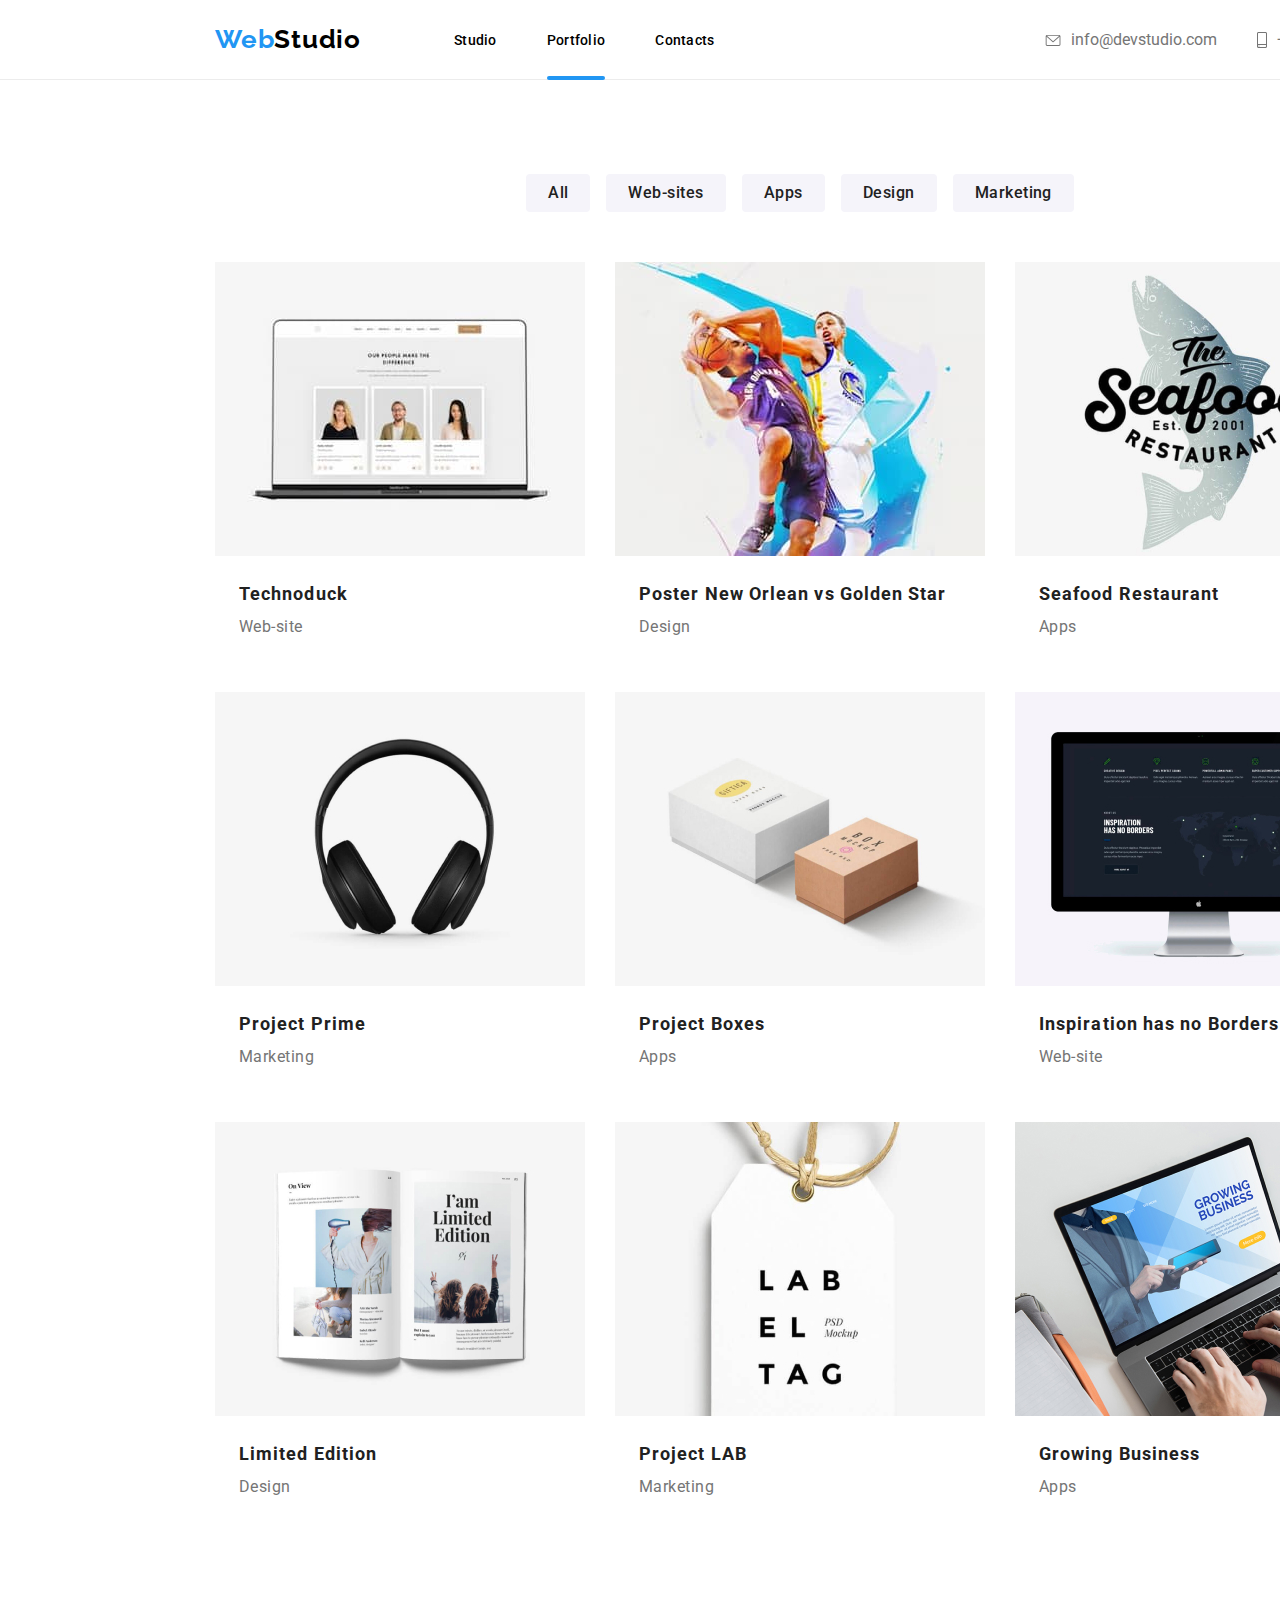
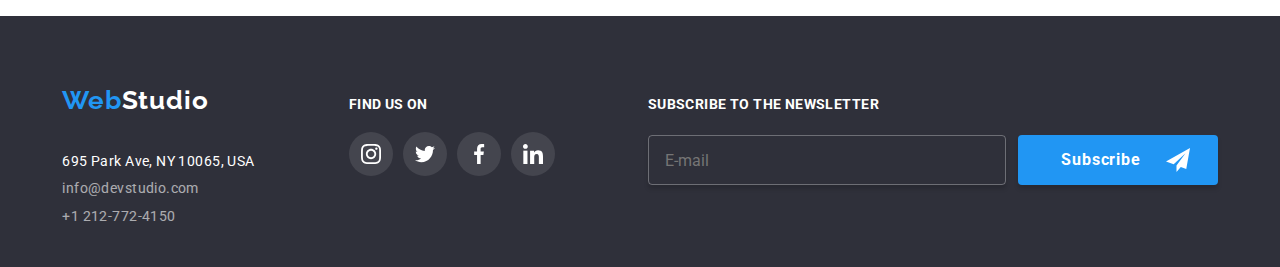
==== portfolio.html @ 3ff7833e "hw-06 copied to hw07" ====
<!DOCTYPE html>
<html lang="en">
  <head>
    <meta charset="UTF-8" />
    <meta name="viewport" content="width=device-width, initial-scale=1.0" />
    <title>Studio</title>
    <link rel="preconnect" href="https://fonts.googleapis.com" />
    <link rel="preconnect" href="https://fonts.gstatic.com" crossorigin />
    <link
      href="https://fonts.googleapis.com/css2?family=Raleway:wght@700&family=Roboto:wght@400;500;700;900&display=swap"
      rel="stylesheet"
    />
    <link
      rel="stylesheet"
      href="https://cdnjs.cloudflare.com/ajax/libs/modern-normalize/1.1.0/modern-normalize.min.css"
    />
    <link rel="stylesheet" href="css/reset.css" />
    <link rel="stylesheet" href="css/style.css" />
  </head>
  <body>
    <div class="container">
      <header class="global-header">
        <a class="logo" href="index.html">
          <span class="web">Web</span>Studio
        </a>
        <nav class="navigation">
          <ul>
            <li><a class="link" href="index.html">Studio</a></li>
            <li>
              <a class="link portfolio-link" href="portfolio.html">Portfolio</a>
            </li>
            <li>
              <a class="link" href="#footer-link">Contacts</a>
            </li>
          </ul>
        </nav>
        <div class="contact-data">
          <a class="link envelope-icon" href="mailto:info@devstudio.com">
            <svg id="envelope">
              <use href="./images/icons/symbol-defs.svg#icon-envelope"></use>
            </svg>
            info@devstudio.com
          </a>
          <a class="link smartphone-icon" href="tel:+1212-772-4150"
            ><svg id="smartphone">
              <use href="./images/icons/symbol-defs.svg#icon-smartphone"></use>
            </svg>
            +1 212-772-4150
          </a>
        </div>
      </header>
      <main class="portfolio-container">
        <section class="portfolio-buttons">
          <ul>
            <li><button class="portfolio-button">All</button></li>
            <li><button class="portfolio-button">Web-sites</button></li>
            <li><button class="portfolio-button">Apps</button></li>
            <li><button class="portfolio-button">Design</button></li>
            <li><button class="portfolio-button">Marketing</button></li>
          </ul>
        </section>
        <ul class="portfolio-images">
          <li class="img-box">
            <div class="overlay-container">
              <img
                src="images/portfolio-img1.jpg"
                alt="Technoduck"
                width="370"
                height="294"
              />
              <div class="portfolio-overlay">
                <p>
                  Technoduck is a state-of-the-art coronavirus distribution
                  platform. Companies use this platform for digital espionage
                  and attacks on competitors' secure servers.
                </p>
              </div>
            </div>
            <div class="cards-footer">
              <h2 class="image-title">Technoduck</h2>
              <span class="image-description">Web-site</span>
            </div>
          </li>
          <li class="img-box">
            <div class="overlay-container">
              <img
                src="images/portfolio-img2.jpg"
                alt="Poster New Orlean vs Golden Star"
                width="370"
                height="294"
              />
              <div class="portfolio-overlay">
                <p>
                  Lorem ipsum dolor sit amet consectetur adipisicing elit.
                  Assumenda atque aut neque molestias laborum molestiae quos
                  dolorum placeat, debitis obcaecati.
                </p>
              </div>
            </div>
            <div class="cards-footer">
              <h2 class="image-title">Poster New Orlean vs Golden Star</h2>
              <span class="image-description">Design</span>
            </div>
          </li>
          <li class="img-box">
            <div class="overlay-container">
              <img
                src="images/portfolio-img3.jpg"
                alt="Seafood Restaurant"
                width="370"
                height="294"
              />
              <div class="portfolio-overlay">
                <p>
                  Lorem ipsum dolor sit amet consectetur adipisicing elit.
                  Assumenda atque aut neque molestias laborum molestiae quos
                  dolorum placeat, debitis obcaecati.
                </p>
              </div>
            </div>
            <div class="cards-footer">
              <h2 class="image-title">Seafood Restaurant</h2>
              <span class="image-description">Apps</span>
            </div>
          </li>
          <li class="img-box">
            <div class="overlay-container">
              <img
                src="images/portfolio-img4.jpg"
                alt="Project Prime"
                width="370"
                height="294"
              />
              <div class="portfolio-overlay">
                <p>
                  Lorem ipsum dolor sit amet consectetur adipisicing elit.
                  Assumenda atque aut neque molestias laborum molestiae quos
                  dolorum placeat, debitis obcaecati.
                </p>
              </div>
            </div>
            <div class="cards-footer">
              <h2 class="image-title">Project Prime</h2>
              <span class="image-description">Marketing</span>
            </div>
          </li>
          <li class="img-box">
            <div class="overlay-container">
              <img
                src="images/portfolio-img5.jpg"
                alt="Project Boxes"
                width="370"
                height="294"
              />
              <div class="portfolio-overlay">
                <p>
                  Lorem ipsum dolor sit amet consectetur adipisicing elit.
                  Assumenda atque aut neque molestias laborum molestiae quos
                  dolorum placeat, debitis obcaecati.
                </p>
              </div>
            </div>
            <div class="cards-footer">
              <h2 class="image-title">Project Boxes</h2>
              <span class="image-description">Apps</span>
            </div>
          </li>
          <li class="img-box">
            <div class="overlay-container">
              <img
                src="images/portfolio-img6.jpg"
                alt="Inspiration has no Borders"
                width="370"
                height="294"
              />
              <div class="portfolio-overlay">
                <p>
                  Lorem ipsum dolor sit amet consectetur adipisicing elit.
                  Assumenda atque aut neque molestias laborum molestiae quos
                  dolorum placeat, debitis obcaecati.
                </p>
              </div>
            </div>
            <div class="cards-footer">
              <h2 class="image-title">Inspiration has no Borders</h2>
              <span class="image-description">Web-site</span>
            </div>
          </li>
          <li class="img-box">
            <div class="overlay-container">
              <img
                src="images/portfolio-img7.jpg"
                alt="Limited Edition"
                width="370"
                height="294"
              />
              <div class="portfolio-overlay">
                <p>
                  Lorem ipsum dolor sit amet consectetur adipisicing elit.
                  Assumenda atque aut neque molestias laborum molestiae quos
                  dolorum placeat, debitis obcaecati.
                </p>
              </div>
            </div>
            <div class="cards-footer">
              <h2 class="image-title">Limited Edition</h2>
              <span class="image-description">Design</span>
            </div>
          </li>
          <li class="img-box">
            <div class="overlay-container">
              <img
                src="images/portfolio-img8.jpg"
                alt="Project LAB"
                width="370"
                height="294"
              />
              <div class="portfolio-overlay">
                <p>
                  Lorem ipsum dolor sit amet consectetur adipisicing elit.
                  Assumenda atque aut neque molestias laborum molestiae quos
                  dolorum placeat, debitis obcaecati.
                </p>
              </div>
            </div>
            <div class="cards-footer">
              <h2 class="image-title">Project LAB</h2>
              <span class="image-description">Marketing</span>
            </div>
          </li>
          <li class="img-box">
            <div class="overlay-container">
              <img
                src="images/portfolio-img9.jpg"
                alt="Growing Business"
                width="370"
                height="294"
              />
              <div class="portfolio-overlay">
                <p>
                  Lorem ipsum dolor sit amet consectetur adipisicing elit.
                  Assumenda atque aut neque molestias laborum molestiae quos
                  dolorum placeat, debitis obcaecati.
                </p>
              </div>
            </div>
            <div class="cards-footer">
              <h2 class="image-title">Growing Business</h2>
              <span class="image-description">Apps</span>
            </div>
          </li>
        </ul>
      </main>
    </div>
    <div id="footer-link" class="container-footer">
      <footer class="footer">
        <div>
          <a class="logo" href="index.html">
            <span class="web">Web</span><span class="studio">Studio</span>
          </a>
          <address class="address">695 Park Ave, NY 10065, USA</address>
          <div class="footer-contact">
            <a class="contact" href="mailto:info@devstudio.com"
              >info@devstudio.com</a
            >
            <a class="contact" href="tel:+1212-772-4150">+1 212-772-4150</a>
          </div>
        </div>
        <div class="find-us">
          <span>FIND US ON</span>
          <div class="footer-icons-list">
            <a
              href="https://www.instagram.com/"
              class="icon"
              aria-label="Instagram"
            >
              <svg>
                <use href="./images/icons/symbol-defs.svg#icon-instagram"></use>
              </svg>
            </a>
            <a
              href="https://www.twitter.com/"
              class="icon"
              aria-label="Twitter"
            >
              <svg>
                <use href="./images/icons/symbol-defs.svg#icon-twitter"></use>
              </svg>
            </a>
            <a
              href="https://www.facebook.com/"
              class="icon"
              aria-label="Facebook"
            >
              <svg>
                <use href="./images/icons/symbol-defs.svg#icon-facebook"></use>
              </svg>
            </a>
            <a
              href="https://www.linkedin.com/"
              class="icon"
              aria-label="Linkedin"
            >
              <svg>
                <use href="./images/icons/symbol-defs.svg#icon-linkedin"></use>
              </svg>
            </a>
          </div>
        </div>
        <section class="subscribe-section">
          <form class="subscribe-form" action="">
            <label class="subscribe-group">
              <span>Subscribe to the newsletter</span>
              <input type="text" name="email" placeholder="E-mail" />
            </label>
          </form>
          <button type="submit" class="subscribe-submit-btn">
            Subscribe
            <svg>
              <use href="./images/icons/symbol-defs.svg#icon-send"></use>
            </svg>
          </button>
        </section>
      </footer>
    </div>
  </body>
</html>
---- css/style.css ----
/* COMMON ELEMENTS  */

* {
  margin: 0;
  padding: 0;
  box-sizing: border-box;
}

:root {
  --text-font-family: "Roboto", sans-serif;
  --logo-font-family: "Raleway", sans-serif;
  --active-color: #2196f3;
  --heading-color: #212121;
  --paragraph-color: #757575;
  --footer-background: #2f303a;
  --icons-color: #afb1b8;
  --transition: 250ms cubic-bezier(0.4, 0, 0.2, 1);
}

body {
  font-family: var(--text-font-family);
}

.container {
  width: 1600px;
  margin: 0 auto;
}

ul {
  list-style-type: none;
}

.link {
  text-decoration: none;
  color: #000;
}

.link:hover,
.link:focus {
  color: var(--active-color);
  transition: color var(--transition);
}

.title {
  color: var(--heading-color);
  font-size: 36px;
  font-weight: 700;
  line-height: 2.636875em;
  letter-spacing: 0.03em;
  text-align: center;
}

/* HEADER  */

.global-header {
  position: relative;
  display: flex;
  height: 80px;
  align-items: center;
  padding-left: 215px;
  border-bottom: 1px solid #ececec;
}

.global-header .navigation ul {
  display: flex;
  align-items: center;
  gap: 50px;
}

a.global-header {
  padding-right: 93px;
}

.global-header .contact-data {
  display: flex;
  gap: 40px;
  margin-left: 330px;
}

.portfolio-link::after {
  content: "";
  position: absolute;
  width: 58px;
  height: 4px;
  border-radius: 2px;
  background-color: var(--active-color);
  bottom: -1px;
  display: flex;
}

.studio-page::after {
  content: "";
  position: absolute;
  width: 42px;
  height: 4px;
  border-radius: 2px;
  background-color: var(--active-color);
  bottom: -1px;
  display: flex;
}

#envelope {
  width: 16px;
  height: 12px;
}

#smartphone {
  width: 10px;
  height: 16px;
}

.envelope-icon,
.smartphone-icon {
  display: flex;
  gap: 10px;
  align-items: center;
}
/* LOGO  */

.logo {
  text-decoration: none;
  font-family: var(--logo-font-family);
  font-size: 26px;
  font-weight: 700;
  line-height: 1.9075em;
  letter-spacing: 0.03em;
  color: #000;
}

.web {
  color: var(--active-color);
}

/* FOOTER */

.container-footer {
  display: flex;
  justify-content: center;

  width: 100%;
  background-color: var(--footer-background);
}

.footer {
  display: flex;
  flex-direction: row;
  width: 1600px;
  height: 251px;
  background-color: var(--footer-background);
  padding-top: 60px;
  padding-bottom: 60px;
  color: #fff;
  justify-content: center;
  align-items: baseline;
}

.footer-contact {
  display: flex;
  flex-direction: column;
  gap: 12px;
}

.studio {
  color: #fff;
}

.address {
  padding-top: 28px;
  color: #fff;
  font-size: 14px;
  font-style: normal;
  font-weight: 400;
  line-height: 1em;
  letter-spacing: 0.03em;
  display: flex;
  margin-bottom: 12px;
}

.contact {
  text-decoration: none;
  color: #fff;
  opacity: 0.6;
  font-size: 14px;
  font-weight: 400;
  line-height: 16px;
  letter-spacing: 0.03em;
  text-align: left;
}

.contact:focus,
.contact:hover {
  color: var(--active-color);
  opacity: 1;
  transition: color var(--transition);
}

.find-us {
  display: flex;
  justify-content: center;
  margin-left: 94px;
  flex-direction: column;
  color: #fff;
  font-family: Roboto;
  font-size: 14px;
  font-style: normal;
  font-weight: 700;
  line-height: normal;
  letter-spacing: 0.42px;
  text-transform: uppercase;
}

.footer-icons-list {
  display: flex;
  margin-top: 20px;
  gap: 10px;
  border-radius: 50%;
  color: #fff;
}

.footer-icons-list .icon {
  color: #fff;
  background-color: rgba(255, 255, 255, 0.1);
  transition: background-color var(--transition);
}

.footer-icons-list:hover,
.footer-icons-list:focus {
  display: flex;
  margin-top: 20px;
  gap: 10px;
  border-radius: 50%;
  color: #fff;
  transition: border var(--transition);
}

.subscribe-section {
  display: flex;
  padding-left: 93px;
  gap: 12px;
  align-items: flex-end;
}

.subscribe-submit-btn {
  border-radius: 4px;
  background: var(--active-color);
  box-shadow: 0px 4px 4px 0px rgba(0, 0, 0, 0.15);
  width: 200px;
  height: 50px;
  flex-shrink: 0;
  display: flex;
  color: #fff;
  font-weight: 700;
  line-height: 30px;
  letter-spacing: 0.96px;
  align-items: center;
  padding-left: 43px;
  gap: 25px;
  border: none;
  cursor: pointer;
}

.subscribe-submit-btn svg {
  width: 24px;
  height: 24px;
}
.subscribe-group {
  display: flex;
  flex-direction: column;
}
.subscribe-group span {
  letter-spacing: 0.42px;
  text-transform: uppercase;
  font-weight: 700;
  font-size: 14px;
  margin-bottom: 20px;
}

.subscribe-group input {
  border-radius: 4px;
  border: 1px solid rgba(255, 255, 255, 0.3);
  background: rgba(33, 150, 243, 0);
  box-shadow: 0px 4px 4px 0px rgba(0, 0, 0, 0.15);
  width: 358px;
  height: 50px;
  padding-left: 16px;
  border-radius: 4px;
}

.subscribe-group input:hover,
.subscribe-group input:focus {
  outline: none;
  border: 1px solid var(--active-color);
  color: #fff;
  cursor: pointer;
}

/*NAVBAR INDEX */

.navigation {
  display: flex;
  color: var(--heading-color);
  font-size: 14px;
  font-weight: 500;
  line-height: 1em;
  letter-spacing: 0.02em;
  padding-left: 93px;
}

.contact-data a {
  color: #757575;
}

/* SERVICE REQUEST SECTION INDEX */

.service-request-section {
  display: flex;
  flex-direction: column;
  justify-content: center;
  align-items: center;
  color: #fff;
  font-size: 44px;
  font-weight: 900;
  line-height: 3.75em;
  letter-spacing: 0.06em;
  text-align: center;
  height: 600px;
  background-image: url("../images/bg-request-service.png"),
    linear-gradient(rgba(47, 48, 58, 0.4), rgba(47, 48, 58, 0.4));
  background-repeat: no-repeat;
}

.service-request-section h1 {
  font-size: 44px;
  font-weight: 900;
  line-height: 60px;
  width: 696px;
  text-align: center;
}

.button {
  color: #fff;
  font-size: 16px;
  font-weight: 700;
  line-height: 1.875em;
  letter-spacing: 0.06em;
  text-align: center;
  background-color: var(--active-color);
  width: 200px;
  padding: 10px 0 10px 0;
  border-radius: 4px;
  box-shadow: 0px 4px 4px 0px rgba(0, 0, 0, 0.15);
  border-style: none;
  cursor: pointer;
}

/* DESCRIPTIVE SECTION INDEX */

.paragraph-section {
  gap: 30px;
  display: flex;
  padding-top: 94px;
  box-sizing: content-box;
  width: 100%;
  align-items: center;
  justify-content: center;
}

.paragraph-section div {
  width: 270px;
}

.paragraph-section div p {
  padding-top: 10px;
}

.paragraph-title {
  color: var(--heading-color);
  font-size: 14px;
  font-weight: 700;
  line-height: 1em;
  letter-spacing: 0.03em;
  text-align: left;
}

.paragraph-description {
  font-size: 14px;
  font-weight: 400;
  line-height: 1.5em;
  letter-spacing: 0.03em;
  text-align: left;
  color: #757575;
}

.svg-container {
  display: flex;
  width: 270px;
  height: 120px;
  border-radius: 4px;
  background: #f5f4fa;
  margin-bottom: 30px;
}

.paragraph-svg {
  padding: 25px 100px;
}

/* WHAT WE DO SECTION INDEX */

.what-we-do {
  display: flex;
  flex-direction: column;
  justify-content: center;
  align-items: center;
  padding-top: 94px;
  padding-bottom: 94px;
}

.what-we-do ul {
  display: flex;
  justify-content: space-between;
  width: 1200px;
}
/* OUR TEAM SECTION INDEX */

.what-we-do-cards {
  position: relative;
}
.what-we-do-overlay {
  background: rgba(47, 48, 58, 0.8);
  position: absolute;
  bottom: 0;
  width: 370px;
  height: 70px;
  display: flex;
  align-items: center;
  justify-content: center;
}

.what-we-do-overlay h2 {
  color: #fff;
  text-align: center;
  font-size: 14px;
  letter-spacing: 0.42px;
}

.our-team {
  display: flex;
  flex-direction: column;
  align-items: center;
  background-color: #f5f4fa;
  padding-top: 94px;
  padding-bottom: 50px;
}

.our-team-cards {
  border-radius: 0px 0px 4px 4px;
  background: #fff;
  box-shadow: 0px 2px 1px 0px rgba(0, 0, 0, 0.2),
    0px 1px 1px 0px rgba(0, 0, 0, 0.14), 0px 1px 3px 0px rgba(0, 0, 0, 0.12);
}

.our-team ul {
  display: flex;
  justify-content: space-between;
  width: 1200px;
  padding-bottom: 94px;
  padding-top: 50px;
}

.our-team-names {
  display: flex;
  flex-direction: column;
  padding-top: 30px;
  background-color: #fff;
}

.name {
  color: var(--heading-color);
  font-size: 16px;
  font-weight: 500;
  line-height: 1.171875em;
  letter-spacing: 0.03em;
  text-align: center;
}

.job-title {
  color: var(--paragraph-color);
  font-size: 16px;
  font-weight: 400;
  line-height: 1.171875em;
  letter-spacing: 0.03em;
  text-align: center;
}

.icons-list {
  display: flex;
  justify-content: space-evenly;
  margin-top: 16px;
  margin-bottom: 30px;
}

.icon svg {
  width: 20px;
  height: 20px;
}

.icon {
  color: var(--icons-color);
  border-radius: 50%;
  width: 44px;
  height: 44px;
  display: flex;
  align-items: center;
  justify-content: center;
  border-radius: 50%;
  transition: background-color var(--transition);
}

.icon:hover,
.icon:focus {
  width: 44px;
  height: 44px;
  background-color: var(--active-color);
  display: flex;
  align-items: center;
  justify-content: center;
  border-radius: 50%;
  color: #fff;
  transition: color var(--transition);
}

/* REGULAR CUSTOMERS INDEX */
.regular-customers {
  display: flex;
  flex-direction: column;
  align-items: center;
}
.regular-customers .title {
  margin-top: 94px;
  margin-bottom: 50px;
}

.regular-customers div {
  display: flex;
  justify-content: center;
  gap: 30px;
  padding-bottom: 94px;
  width: 1200px;
}

.regular-customers svg {
  padding: 16px 32px 16px 32px;
  color: #afb1b8;
  border-radius: 4px;
  border: 1px solid;
  width: 170px;
  height: 92px;
}

.regular-customers svg:hover,
.regular-customers svg:focus {
  border: 1px solid #2196f3;
  color: var(--active-color);
  transition: color var(--transition), border var(--transition);
  cursor: pointer;
}

/* NAVBAR PORTFOLIO */

.portfolio-buttons ul {
  display: flex;
  justify-content: center;
  padding-top: 94px;
  padding-bottom: 50px;
}

.portfolio-button {
  color: var(--heading-color);
  font-size: 16px;
  font-weight: 500;
  line-height: 1.625em;
  letter-spacing: 0.03em;
  text-align: center;
  margin-left: 8px;
  margin-right: 8px;
  background-color: #f5f4fa;
  border-radius: 4px;
  border-style: none;
  padding: 6px 22px 6px 22px;
}

.portfolio-button:hover,
.portfolio-button:focus {
  background-color: var(--active-color);
  outline: none;
  color: white;
  cursor: pointer;
  box-shadow: 0px 2px 2px 0px rgba(0, 0, 0, 0.12),
    0px 1px 2px 0px rgba(0, 0, 0, 0.08), 0px 3px 1px 0px rgba(0, 0, 0, 0.1);
  transition: color var(--transition), box-shadow var(--transition);
}

/* IMAGES SECTION PORTFOLIO */

.portfolio-images {
  display: flex;
  flex-wrap: wrap;
  gap: 30px;
  padding-left: 215px;
  margin-bottom: 94px;
}

.overlay-container {
  position: relative;
}

.portfolio-overlay {
  position: absolute;
  bottom: 0;
  left: 0;
  width: 100%;
  height: 0;
  background-color: rgba(33, 150, 243, 0.9);
  transition: height var(--transition);
  overflow: hidden;
  color: #fff;
  font-size: 18px;
  line-height: 28px; /* 155.556% */
  letter-spacing: 0.54px;
  display: flex;
  align-items: center;
  justify-content: center;
}

.portfolio-overlay p {
  width: 322px;
  height: 144px;
}

.img-box:hover .portfolio-overlay {
  height: 100%;
  transition: height var(--transition);
}

.img-box:hover,
.img-box:focus {
  border: 1px solid #eee;
  cursor: pointer;
  background-color: #fff;
  box-shadow: 1px 4px 6px 0px rgba(0, 0, 0, 0.16),
    0px 4px 4px 0px rgba(0, 0, 0, 0.06), 0px 1px 1px 0px rgba(0, 0, 0, 0.12);
  transition: box-shadow var(--transition);
}

.cards-footer {
  padding: 20px 24px;
}

.image-title {
  color: #212121;
  font-family: Roboto;
  font-size: 18px;
  font-style: normal;
  font-weight: 700;
  line-height: 36px;
  letter-spacing: 1.08px;
}

.image-description {
  color: var(--paragraph-color);
  font-size: 16px;
  font-weight: 400;
  line-height: 1.875em;
  letter-spacing: 0.03em;
  text-align: left;
}

/* Modal */

.modal {
  position: fixed;
  top: 0;
  left: 0;
  width: 100vw;
  height: 100vh;
  display: flex;
  justify-content: center;
  align-items: center;
  background-color: rgba(0, 0, 0, 0.5);
  transition: opacity var(--transition);
}

.modal-content {
  padding: 16px;
  background-color: #fff;
  width: 528px;
  margin: 0 auto;
  position: relative;
  border-radius: 4px;
  box-shadow: 0px 2px 1px 0px rgba(0, 0, 0, 0.2),
    0px 1px 1px 0px rgba(0, 0, 0, 0.14), 0px 1px 3px 0px rgba(0, 0, 0, 0.12);
}

.is-hidden {
  visibility: hidden;
  opacity: 0.5;
  pointer-events: none;
  transition: var(--transition);
}

.close-btn {
  background-color: #fff;
  border: 1px solid rgba(0, 0, 0, 0.1);
  color: #000;
  cursor: pointer;
  outline: none;
  position: absolute;
  right: 8px;
  top: 8px;
  width: 30px;
  height: 30px;
  border-radius: 50%;
  font-size: 18px;
}

.close-btn:focus,
.close-btn:hover {
  color: var(--active-color);
  transition: color var(--transition);
}

.modal-title {
  text-align: center;
  font-size: 20px;
  font-weight: 700;
  line-height: normal;
  letter-spacing: 0.6px;
  padding-top: 40px;
  padding-bottom: 12px;
}

.request-form {
  display: flex;
  flex-direction: column;
  gap: 10px;
  align-items: center;
}

.request-group {
  display: flex;
  flex-direction: column;
}
.request-group textarea {
  padding: 12px 16px;
  border-radius: 4px;
  border: 1px solid rgba(33, 33, 33, 0.2);
  width: 448px;
  height: 120px;
  font-size: 14px;
  letter-spacing: 0.14px;
  color: rgba(117, 117, 117, 0.5);
}

.request-group textarea::placeholder {
  color: rgba(117, 117, 117, 0.5);
  font-family: Roboto;
  font-size: 14px;
  font-style: normal;
  font-weight: 400;
  line-height: normal;
  letter-spacing: 0.14px;
  margin-bottom: 4px;
}
.form-field {
  border-radius: 4px;
  border: 1px solid rgba(33, 33, 33, 0.2);
  width: 448px;
  height: 40px;
  padding-left: 42px;
}
.request-group-icon {
  position: relative;
}
.request-group label {
  color: #757575;
  font-weight: 400;
  line-height: normal;
  letter-spacing: 0.12px;
  font-size: 12px;
  margin-bottom: 4px;
}

.request-group svg {
  position: absolute;
  left: 12px;
  top: 11px;
  width: 18px;
  height: 18px;
  color: #212121;
}

.form-field:focus,
.request-group textarea:focus {
  border-color: var(--active-color);
  outline: none;
}

.form-field:focus + svg {
  color: var(--active-color);
}
.terms-cond {
  margin-top: 20px;
  display: flex;
  align-items: center;
  gap: 8px;
  color: #757575;
  font-size: 14px;
  line-height: 24px;
  letter-spacing: 0.42px;
  cursor: pointer;
}

.terms-cond svg {
  width: 16px;
  height: 15px;
}

.terms-cond input {
  display: none;
}

.terms-cond-link {
  color: #2196f3;
  font-size: 14px;
  line-height: 24px;
  letter-spacing: 0.42px;
  text-decoration-line: underline;
}

.terms-cond .checkbox-icon {
  display: inline-block;
}
.terms-cond .checked-icon {
  display: none;
}
.terms-cond input[type="checkbox"]:checked ~ .checked-icon {
  display: inline-block;
}

.terms-cond input[type="checkbox"]:checked ~ .checkbox-icon {
  display: none;
}

.request-btn-send {
  margin-top: 30px;
  margin-bottom: 40px;
  border: none;
  color: #fff;
  width: 200px;
  height: 50px;
  border-radius: 4px;
  background: var(--active-color);
  box-shadow: 0px 4px 4px 0px rgba(0, 0, 0, 0.15);
  cursor: pointer;
  font-weight: 700;
  line-height: 30px;
  letter-spacing: 0.96px;
}
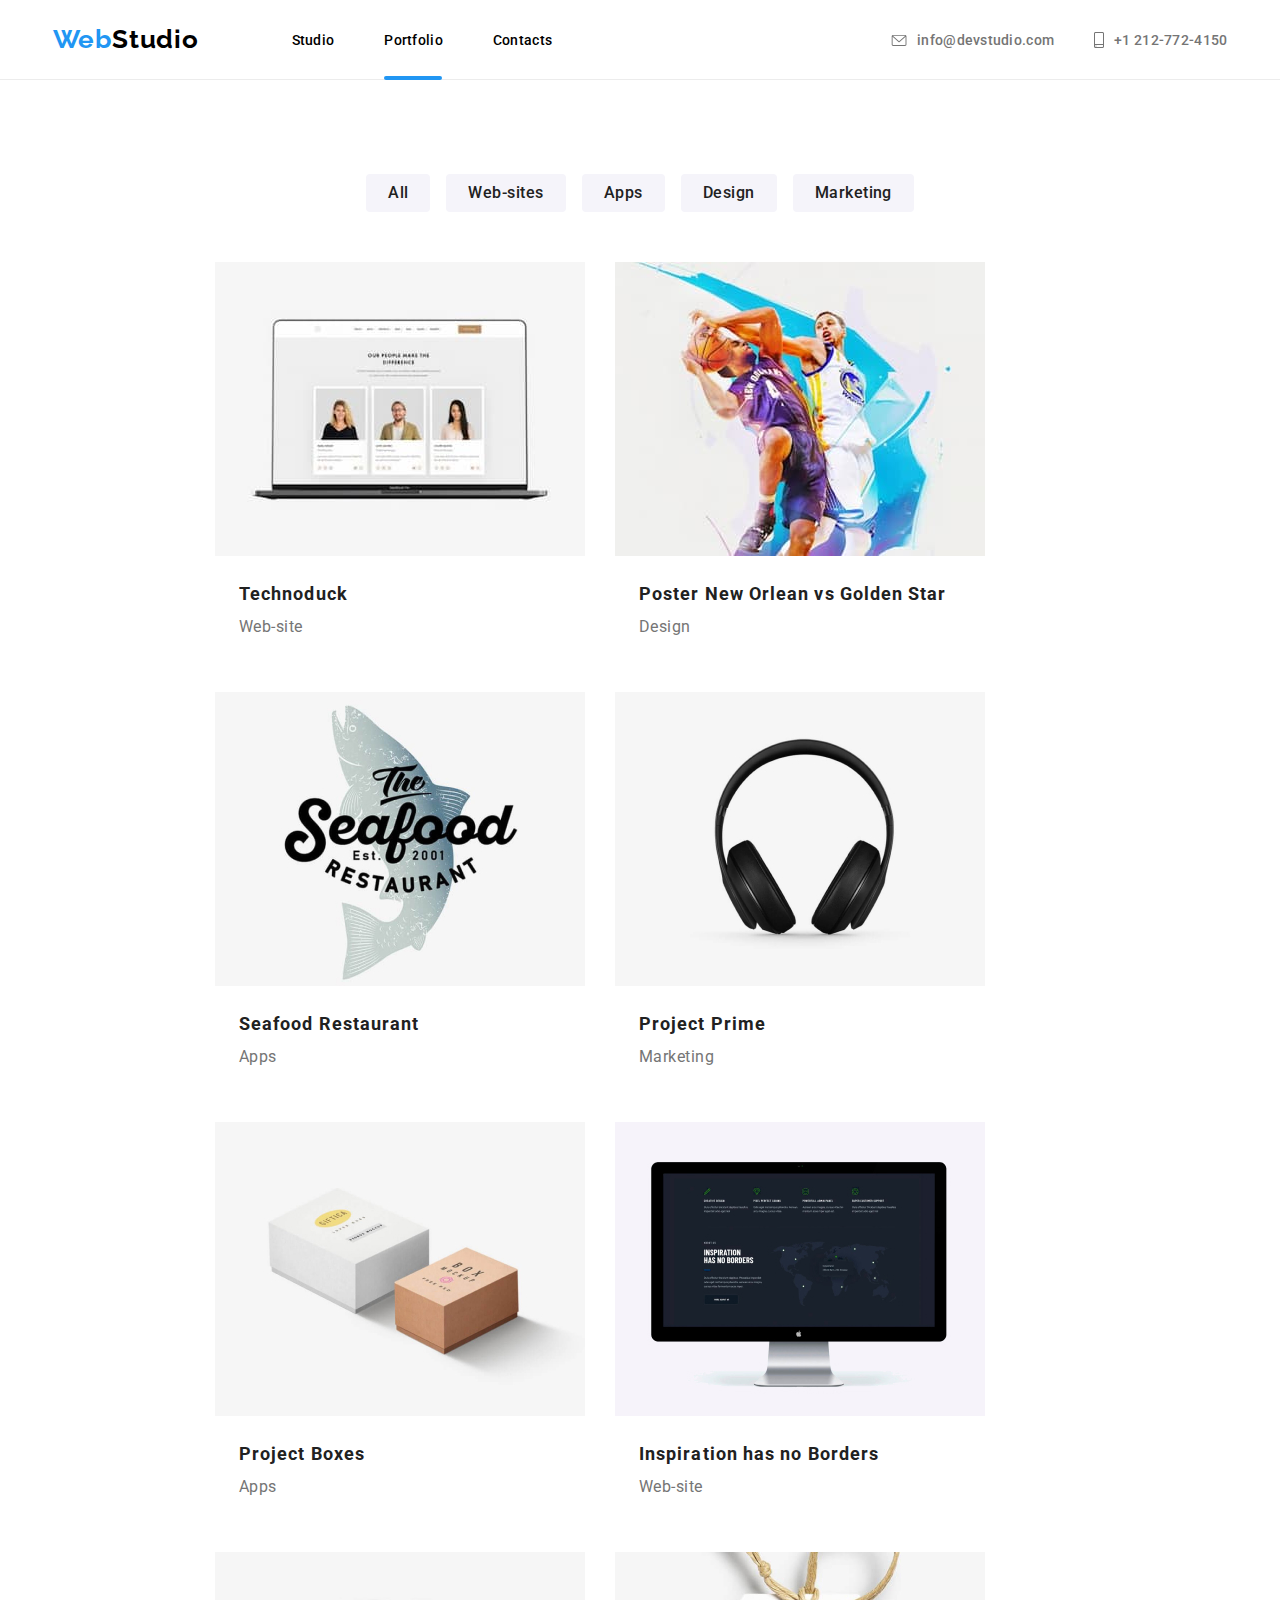
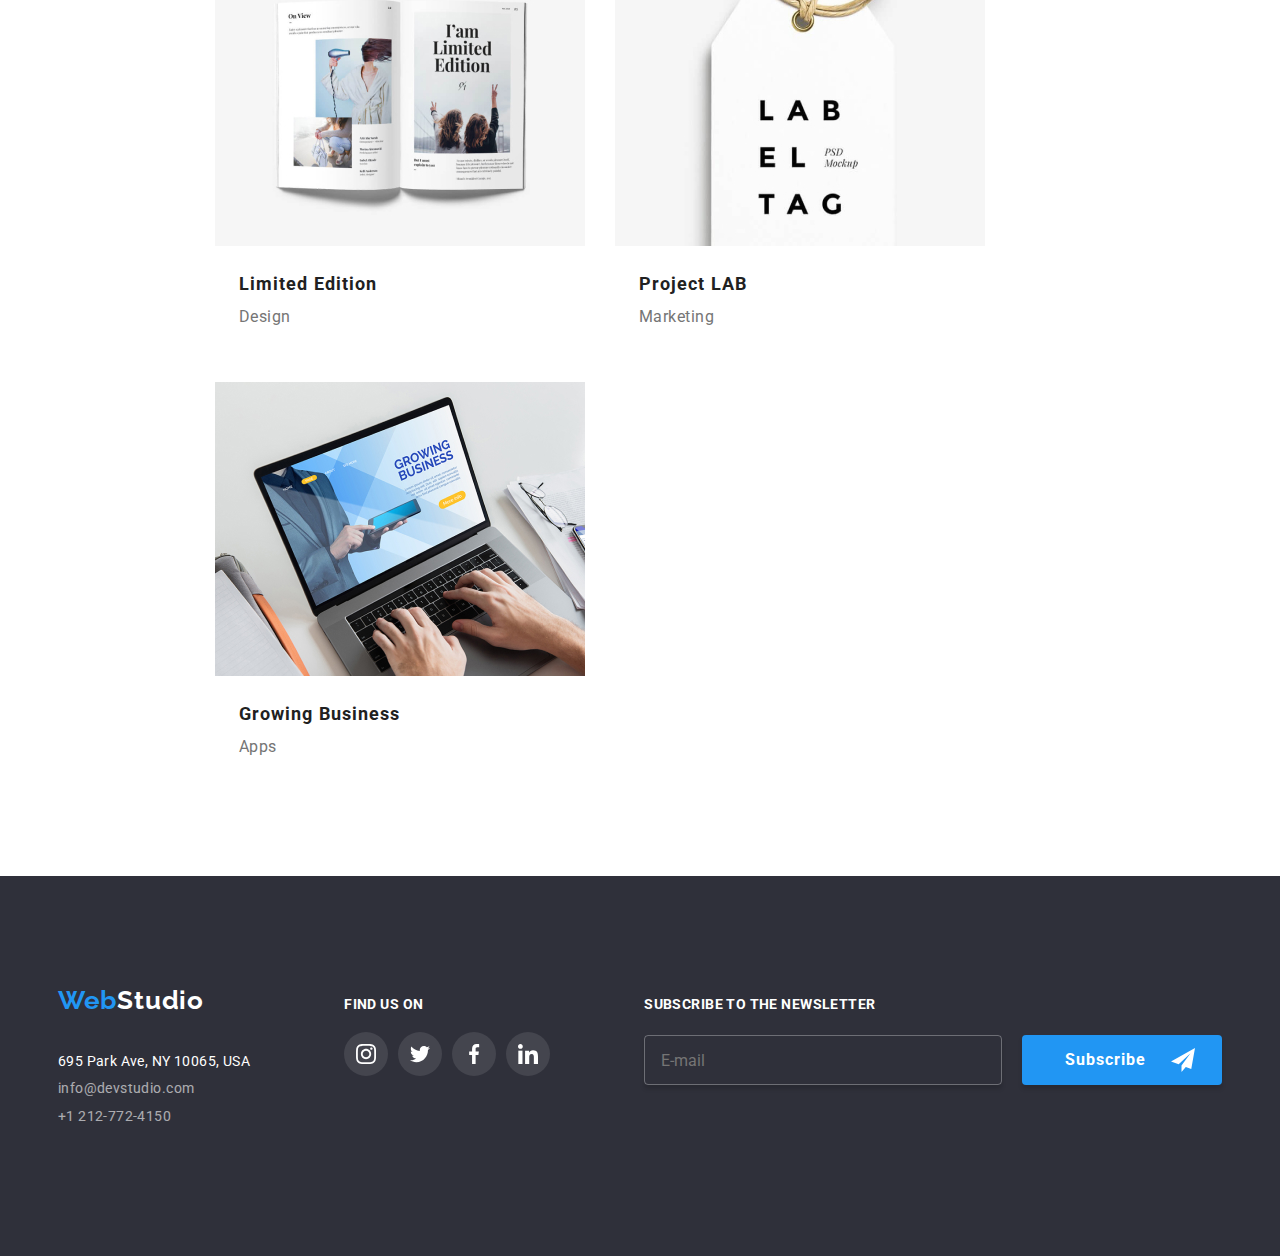
==== commit 30f05a82: "final version" ====
--- a/portfolio.html
+++ b/portfolio.html
@@ -23,31 +23,36 @@
         <a class="logo" href="index.html">
           <span class="web">Web</span>Studio
         </a>
+        <button class="menu-button is-open js-open-menu">
+          <svg>
+            <use href="./images/icons/symbol-defs.svg#icon-mobile-menu"></use>
+          </svg>
+        </button>
         <nav class="navigation">
           <ul>
             <li><a class="link" href="index.html">Studio</a></li>
             <li>
               <a class="link portfolio-link" href="portfolio.html">Portfolio</a>
             </li>
-            <li>
-              <a class="link" href="#footer-link">Contacts</a>
-            </li>
+            <li><a class="link" href="#footer-link">Contacts</a></li>
           </ul>
+          <div class="contact-data">
+            <a class="link envelope-icon" href="mailto:info@devstudio.com">
+              <svg id="envelope">
+                <use href="./images/icons/symbol-defs.svg#icon-envelope"></use>
+              </svg>
+              info@devstudio.com
+            </a>
+            <a class="link smartphone-icon" href="tel:+1212-772-4150">
+              <svg id="smartphone">
+                <use
+                  href="./images/icons/symbol-defs.svg#icon-smartphone"
+                ></use>
+              </svg>
+              +1 212-772-4150
+            </a>
+          </div>
         </nav>
-        <div class="contact-data">
-          <a class="link envelope-icon" href="mailto:info@devstudio.com">
-            <svg id="envelope">
-              <use href="./images/icons/symbol-defs.svg#icon-envelope"></use>
-            </svg>
-            info@devstudio.com
-          </a>
-          <a class="link smartphone-icon" href="tel:+1212-772-4150"
-            ><svg id="smartphone">
-              <use href="./images/icons/symbol-defs.svg#icon-smartphone"></use>
-            </svg>
-            +1 212-772-4150
-          </a>
-        </div>
       </header>
       <main class="portfolio-container">
         <section class="portfolio-buttons">
@@ -254,57 +259,65 @@
     </div>
     <div id="footer-link" class="container-footer">
       <footer class="footer">
-        <div>
-          <a class="logo" href="index.html">
-            <span class="web">Web</span><span class="studio">Studio</span>
-          </a>
-          <address class="address">695 Park Ave, NY 10065, USA</address>
-          <div class="footer-contact">
-            <a class="contact" href="mailto:info@devstudio.com"
-              >info@devstudio.com</a
-            >
-            <a class="contact" href="tel:+1212-772-4150">+1 212-772-4150</a>
+        <div class="small-container">
+          <div class="logo-adress">
+            <a class="logo" href="index.html">
+              <span class="web">Web</span><span class="studio">Studio</span>
+            </a>
+            <address class="address">695 Park Ave, NY 10065, USA</address>
+            <div class="footer-contact">
+              <a class="contact" href="mailto:info@devstudio.com"
+                >info@devstudio.com</a
+              >
+              <a class="contact" href="tel:+1212-772-4150">+1 212-772-4150</a>
+            </div>
           </div>
-        </div>
-        <div class="find-us">
-          <span>FIND US ON</span>
-          <div class="footer-icons-list">
-            <a
-              href="https://www.instagram.com/"
-              class="icon"
-              aria-label="Instagram"
-            >
-              <svg>
-                <use href="./images/icons/symbol-defs.svg#icon-instagram"></use>
-              </svg>
-            </a>
-            <a
-              href="https://www.twitter.com/"
-              class="icon"
-              aria-label="Twitter"
-            >
-              <svg>
-                <use href="./images/icons/symbol-defs.svg#icon-twitter"></use>
-              </svg>
-            </a>
-            <a
-              href="https://www.facebook.com/"
-              class="icon"
-              aria-label="Facebook"
-            >
-              <svg>
-                <use href="./images/icons/symbol-defs.svg#icon-facebook"></use>
-              </svg>
-            </a>
-            <a
-              href="https://www.linkedin.com/"
-              class="icon"
-              aria-label="Linkedin"
-            >
-              <svg>
-                <use href="./images/icons/symbol-defs.svg#icon-linkedin"></use>
-              </svg>
-            </a>
+          <div class="find-us">
+            <span>FIND US ON</span>
+            <div class="footer-icons-list">
+              <a
+                href="https://www.instagram.com/"
+                class="icon"
+                aria-label="Instagram"
+              >
+                <svg>
+                  <use
+                    href="./images/icons/symbol-defs.svg#icon-instagram"
+                  ></use>
+                </svg>
+              </a>
+              <a
+                href="https://www.twitter.com/"
+                class="icon"
+                aria-label="Twitter"
+              >
+                <svg>
+                  <use href="./images/icons/symbol-defs.svg#icon-twitter"></use>
+                </svg>
+              </a>
+              <a
+                href="https://www.facebook.com/"
+                class="icon"
+                aria-label="Facebook"
+              >
+                <svg>
+                  <use
+                    href="./images/icons/symbol-defs.svg#icon-facebook"
+                  ></use>
+                </svg>
+              </a>
+              <a
+                href="https://www.linkedin.com/"
+                class="icon"
+                aria-label="Linkedin"
+              >
+                <svg>
+                  <use
+                    href="./images/icons/symbol-defs.svg#icon-linkedin"
+                  ></use>
+                </svg>
+              </a>
+            </div>
           </div>
         </div>
         <section class="subscribe-section">
--- a/css/style.css
+++ b/css/style.css
@@ -19,10 +19,11 @@
 
 body {
   font-family: var(--text-font-family);
+  overflow-x: hidden;
 }
 
 .container {
-  width: 1600px;
+  width: 100%;
   margin: 0 auto;
 }
 
@@ -52,29 +53,130 @@
 
 /* HEADER  */
 
+.menu-button {
+  background: none;
+  border: none;
+  margin-right: 15px;
+}
+
+.menu-button svg {
+  width: 40px;
+  height: 40px;
+}
+
+.menu-button:hover,
+.menu-button:focus,
+.js-close-menu:hover,
+.js-close-menu:focus {
+  color: var(--active-color);
+  transition: color var(--transition);
+  cursor: pointer;
+}
+
+.js-menu-container {
+  display: none;
+}
+
+.js-menu-container.is-open {
+  background-color: #fff;
+  box-shadow: 0px 1px 3px 0px rgba(0, 0, 0, 0.16),
+    0px 2px 4px 0px rgba(0, 0, 0, 0.08), 0px 4px 8px 0px rgba(0, 0, 0, 0.04);
+  display: flex;
+  flex-direction: column;
+  width: 100vw;
+  height: 100%;
+  margin-right: -17px;
+  position: fixed;
+  right: 0;
+  top: 0;
+  transition: box-shadow 250ms cubic-bezier(0.4, 0, 0.2, 1);
+  z-index: 1;
+}
+
+.mobile-nav-pages {
+  width: 139px;
+  height: 48px;
+  margin: 48px 301px 306px 40px;
+  display: flex;
+  gap: 32px;
+  flex-direction: column;
+  font-size: 40px;
+  font-weight: 500;
+  line-height: normal;
+  letter-spacing: 0.8px;
+}
+
+.mobile-contact-data {
+  display: flex;
+  flex-direction: column;
+  gap: 32px;
+  margin-left: 40px;
+  margin-bottom: 64px;
+}
+.mobile-menu-content-tel {
+  color: var(--active-color);
+  font-size: 34px;
+  font-weight: 500;
+  line-height: normal;
+  letter-spacing: 0.68px;
+  text-decoration: none;
+}
+.mobile-menu-content-mail {
+  color: #757575;
+  font-size: 24px;
+  font-weight: 500;
+  line-height: normal;
+  letter-spacing: 0.48px;
+  text-decoration: none;
+}
+.mobile-social-media {
+  display: flex;
+  gap: 10px;
+  margin-left: 40px;
+  margin-bottom: 48px;
+}
+.mobile-menu-links-group {
+  color: var(--active-color);
+  font-size: 18px;
+  font-weight: 500;
+  line-height: 22px;
+  letter-spacing: 0.36px;
+  text-decoration: none;
+  margin-bottom: 48px;
+}
+
+.js-close-menu svg {
+  width: 40px;
+  height: 40px;
+}
+
+.js-close-menu {
+  background-color: transparent;
+  border: none;
+  cursor: pointer;
+  position: absolute;
+  right: 15px;
+  top: 10px;
+  transition: color var(--transition);
+  margin-right: 15px;
+}
+
 .global-header {
-  position: relative;
   display: flex;
   height: 80px;
   align-items: center;
-  padding-left: 215px;
+  justify-content: space-between;
   border-bottom: 1px solid #ececec;
 }
 
+.navigation {
+  display: none;
+}
+
 .global-header .navigation ul {
   display: flex;
   align-items: center;
   gap: 50px;
-}
-
-a.global-header {
-  padding-right: 93px;
-}
-
-.global-header .contact-data {
-  display: flex;
-  gap: 40px;
-  margin-left: 330px;
 }
 
 .portfolio-link::after {
@@ -84,18 +186,7 @@
   height: 4px;
   border-radius: 2px;
   background-color: var(--active-color);
-  bottom: -1px;
-  display: flex;
-}
-
-.studio-page::after {
-  content: "";
-  position: absolute;
-  width: 42px;
-  height: 4px;
-  border-radius: 2px;
-  background-color: var(--active-color);
-  bottom: -1px;
+  bottom: -32px;
   display: flex;
 }
 
@@ -109,12 +200,6 @@
   height: 16px;
 }
 
-.envelope-icon,
-.smartphone-icon {
-  display: flex;
-  gap: 10px;
-  align-items: center;
-}
 /* LOGO  */
 
 .logo {
@@ -125,6 +210,7 @@
   line-height: 1.9075em;
   letter-spacing: 0.03em;
   color: #000;
+  padding-left: 15px;
 }
 
 .web {
@@ -134,24 +220,35 @@
 /* FOOTER */
 
 .container-footer {
-  display: flex;
-  justify-content: center;
-
   width: 100%;
   background-color: var(--footer-background);
+  display: flex;
+  justify-content: center;
+  align-items: center;
+}
+
+.small-container {
+  display: flex;
+  flex-direction: column;
+  align-items: center;
+}
+
+.small-container .logo-adress {
+  display: flex;
+  flex-direction: column;
+  align-items: center;
 }
 
 .footer {
   display: flex;
-  flex-direction: row;
-  width: 1600px;
-  height: 251px;
+  flex-direction: column;
+  align-items: center;
+  width: 1200px;
   background-color: var(--footer-background);
   padding-top: 60px;
   padding-bottom: 60px;
   color: #fff;
   justify-content: center;
-  align-items: baseline;
 }
 
 .footer-contact {
@@ -197,8 +294,11 @@
 .find-us {
   display: flex;
   justify-content: center;
-  margin-left: 94px;
-  flex-direction: column;
+  flex-direction: column;
+  align-items: center;
+  gap: 20px;
+  padding-top: 60px;
+  padding-bottom: 60px;
   color: #fff;
   font-family: Roboto;
   font-size: 14px;
@@ -209,9 +309,11 @@
   text-transform: uppercase;
 }
 
+/*
+  TODO: adjust effect on hover
+*/
 .footer-icons-list {
   display: flex;
-  margin-top: 20px;
   gap: 10px;
   border-radius: 50%;
   color: #fff;
@@ -220,24 +322,15 @@
 .footer-icons-list .icon {
   color: #fff;
   background-color: rgba(255, 255, 255, 0.1);
-  transition: background-color var(--transition);
-}
-
-.footer-icons-list:hover,
-.footer-icons-list:focus {
-  display: flex;
-  margin-top: 20px;
-  gap: 10px;
-  border-radius: 50%;
-  color: #fff;
-  transition: border var(--transition);
 }
 
 .subscribe-section {
   display: flex;
-  padding-left: 93px;
-  gap: 12px;
+  gap: 20px;
   align-items: flex-end;
+  flex-direction: column;
+  justify-content: center;
+  align-items: center;
 }
 
 .subscribe-submit-btn {
@@ -266,13 +359,14 @@
 .subscribe-group {
   display: flex;
   flex-direction: column;
+  align-items: center;
+  gap: 20px;
 }
 .subscribe-group span {
   letter-spacing: 0.42px;
   text-transform: uppercase;
   font-weight: 700;
   font-size: 14px;
-  margin-bottom: 20px;
 }
 
 .subscribe-group input {
@@ -280,7 +374,7 @@
   border: 1px solid rgba(255, 255, 255, 0.3);
   background: rgba(33, 150, 243, 0);
   box-shadow: 0px 4px 4px 0px rgba(0, 0, 0, 0.15);
-  width: 358px;
+  width: 450px;
   height: 50px;
   padding-left: 16px;
   border-radius: 4px;
@@ -295,16 +389,6 @@
 }
 
 /*NAVBAR INDEX */
-
-.navigation {
-  display: flex;
-  color: var(--heading-color);
-  font-size: 14px;
-  font-weight: 500;
-  line-height: 1em;
-  letter-spacing: 0.02em;
-  padding-left: 93px;
-}
 
 .contact-data a {
   color: #757575;
@@ -324,16 +408,28 @@
   letter-spacing: 0.06em;
   text-align: center;
   height: 600px;
-  background-image: url("../images/bg-request-service.png"),
-    linear-gradient(rgba(47, 48, 58, 0.4), rgba(47, 48, 58, 0.4));
+  background-image: linear-gradient(
+      rgba(47, 48, 58, 0.4),
+      rgba(47, 48, 58, 0.4)
+    ),
+    url(../images/bg-img-m.png);
+  background-size: cover;
   background-repeat: no-repeat;
 }
+@media (min-device-pixel-ratio: 2),
+  (-webkit-min-device-pixel-ratio: 2),
+  (min-resolution: 192dpi),
+  (min-resolution: 2dppx) {
+  .service-request-section {
+    background-image: url(../images/bg-img-x2-m.png);
+  }
+}
 
 .service-request-section h1 {
-  font-size: 44px;
+  font-size: 26px;
   font-weight: 900;
   line-height: 60px;
-  width: 696px;
+  max-width: 360px;
   text-align: center;
 }
 
@@ -351,22 +447,22 @@
   box-shadow: 0px 4px 4px 0px rgba(0, 0, 0, 0.15);
   border-style: none;
   cursor: pointer;
+  margin-top: 30px;
 }
 
 /* DESCRIPTIVE SECTION INDEX */
 
 .paragraph-section {
+  display: flex;
+  flex-direction: column;
+  align-items: center;
+  padding-bottom: 60px;
+  padding-top: 60px;
   gap: 30px;
-  display: flex;
-  padding-top: 94px;
-  box-sizing: content-box;
-  width: 100%;
-  align-items: center;
-  justify-content: center;
 }
 
 .paragraph-section div {
-  width: 270px;
+  width: 450px;
 }
 
 .paragraph-section div p {
@@ -401,13 +497,13 @@
 }
 
 .paragraph-svg {
-  padding: 25px 100px;
+  padding: 25px 190px;
 }
 
 /* WHAT WE DO SECTION INDEX */
 
 .what-we-do {
-  display: flex;
+  display: none;
   flex-direction: column;
   justify-content: center;
   align-items: center;
@@ -448,8 +544,11 @@
   flex-direction: column;
   align-items: center;
   background-color: #f5f4fa;
+  padding: 94px 15px 50px 15px;
   padding-top: 94px;
   padding-bottom: 50px;
+  margin-right: 15px;
+  margin-left: 15px;
 }
 
 .our-team-cards {
@@ -461,10 +560,8 @@
 
 .our-team ul {
   display: flex;
-  justify-content: space-between;
-  width: 1200px;
-  padding-bottom: 94px;
-  padding-top: 50px;
+  flex-direction: column;
+  gap: 30px;
 }
 
 .our-team-names {
@@ -530,22 +627,25 @@
 }
 
 /* REGULAR CUSTOMERS INDEX */
+
 .regular-customers {
   display: flex;
   flex-direction: column;
   align-items: center;
 }
+
 .regular-customers .title {
   margin-top: 94px;
   margin-bottom: 50px;
 }
-
 .regular-customers div {
   display: flex;
+  flex-direction: row;
+  flex-wrap: wrap;
+  gap: 30px;
+  padding-bottom: 60px;
   justify-content: center;
-  gap: 30px;
-  padding-bottom: 94px;
-  width: 1200px;
+  width: 428px;
 }
 
 .regular-customers svg {
@@ -693,7 +793,7 @@
 .modal-content {
   padding: 16px;
   background-color: #fff;
-  width: 528px;
+  width: 450px;
   margin: 0 auto;
   position: relative;
   border-radius: 4px;
@@ -754,7 +854,7 @@
   padding: 12px 16px;
   border-radius: 4px;
   border: 1px solid rgba(33, 33, 33, 0.2);
-  width: 448px;
+  width: 370px;
   height: 120px;
   font-size: 14px;
   letter-spacing: 0.14px;
@@ -774,7 +874,7 @@
 .form-field {
   border-radius: 4px;
   border: 1px solid rgba(33, 33, 33, 0.2);
-  width: 448px;
+  width: 370px;
   height: 40px;
   padding-left: 42px;
 }
@@ -814,7 +914,7 @@
   align-items: center;
   gap: 8px;
   color: #757575;
-  font-size: 14px;
+  font-size: 12px;
   line-height: 24px;
   letter-spacing: 0.42px;
   cursor: pointer;
@@ -831,7 +931,7 @@
 
 .terms-cond-link {
   color: #2196f3;
-  font-size: 14px;
+  font-size: 12px;
   line-height: 24px;
   letter-spacing: 0.42px;
   text-decoration-line: underline;
@@ -866,3 +966,383 @@
   line-height: 30px;
   letter-spacing: 0.96px;
 }
+
+@media screen and (max-width: 479px) {
+  .header {
+    width: 100%;
+  }
+  .js-menu-container {
+    width: 250px;
+  }
+  .mobile-navigation {
+    margin-bottom: 100px;
+  }
+  .mobile-social-media-group {
+    flex-direction: column;
+  }
+  .mobile-social-media a {
+    border: none;
+  }
+  .modal-content {
+    width: 95%;
+  }
+  .modal-label {
+    width: 95%;
+  }
+  .modal-label input {
+    width: 100%;
+  }
+  .modal-label-textarea {
+    width: 95%;
+  }
+  .modal-label-textarea textarea {
+    width: 100%;
+  }
+  .test {
+    padding-left: 3%;
+    width: 80%;
+  }
+  .qualities-rect {
+    width: 250px;
+  }
+  .qualities-content {
+    width: 250px;
+  }
+  .card {
+    width: 95%;
+    margin: auto 5px;
+  }
+  .card img {
+    width: 100%;
+    height: auto;
+    flex-shrink: 0;
+  }
+  .button-list {
+    padding-left: 10px;
+  }
+  .project {
+    width: 95%;
+  }
+  .project-animation img {
+    width: 100%;
+    height: auto;
+  }
+  .input-button-container input[type="email"] {
+    padding: 5px 6px;
+    width: 250px;
+    height: 50px;
+  }
+}
+
+/* Tablet design */
+@media screen and (min-width: 768px) {
+  .container {
+    width: 100%;
+    margin: 0 auto;
+  }
+
+  .js-menu-container.is-open {
+    display: none;
+  }
+
+  .menu-button {
+    display: none;
+  }
+  .navigation {
+    display: flex;
+    color: var(--heading-color);
+    font-size: 14px;
+    font-weight: 500;
+    line-height: 1em;
+    letter-spacing: 0.02em;
+    padding-left: 93px;
+  }
+
+  .link {
+    position: relative;
+  }
+
+  .navigation .studio-page::after {
+    content: "";
+    position: absolute;
+    width: 42px;
+    height: 4px;
+    border-radius: 2px;
+    background-color: var(--active-color);
+    bottom: -32px;
+    display: flex;
+  }
+
+  .global-header .contact-data {
+    margin-left: 114px;
+    display: flex;
+    flex-direction: column;
+    gap: 10px;
+  }
+
+  .global-header .contact-data a {
+    display: flex;
+    gap: 10px;
+  }
+
+  a.global-header {
+    padding-right: 15px;
+  }
+
+  .paragraph-section {
+    display: flex;
+    flex-direction: row;
+    flex-wrap: wrap;
+    justify-content: center;
+    gap: 30px;
+  }
+
+  .paragraph-description {
+    height: 60px;
+  }
+
+  .paragraph-svg {
+    padding: 25px 142px;
+  }
+  .paragraph-section div {
+    width: 354px;
+  }
+  .our-team ul {
+    display: flex;
+    flex-direction: row;
+    flex-wrap: wrap;
+    gap: 30px;
+    justify-content: center;
+  }
+
+  .regular-customers div {
+    display: flex;
+    flex-direction: row;
+    flex-wrap: wrap;
+    width: 768px;
+  }
+
+  .service-request-section {
+    display: flex;
+    flex-direction: column;
+    justify-content: center;
+    align-items: center;
+    color: #fff;
+    font-size: 44px;
+    font-weight: 900;
+    line-height: 3.75em;
+    letter-spacing: 0.06em;
+    text-align: center;
+    height: 600px;
+    background-image: linear-gradient(
+        rgba(47, 48, 58, 0.4),
+        rgba(47, 48, 58, 0.4)
+      ),
+      url(../images/bg-img-t.png);
+    background-size: cover;
+    background-repeat: no-repeat;
+  }
+
+  .small-container {
+    display: flex;
+    flex-direction: row;
+    align-items: center;
+    gap: 165px;
+    padding-bottom: 60px;
+  }
+
+  /* @media (min-device-pixel-ratio: 2),
+    (-webkit-min-device-pixel-ratio: 2),
+    (min-resolution: 192dpi),
+    (min-resolution: 2dppx) {
+    .service-request-section {
+      background-image: url(../images/bg-img-t-x2.png);
+    } */
+}
+
+/* Desktop design */
+
+@media screen and (min-width: 1158px) {
+  .global-header {
+    display: flex;
+    height: 80px;
+    align-items: center;
+    justify-content: center;
+    border-bottom: 1px solid #ececec;
+    width: 100%;
+  }
+
+  .container {
+    width: 100%;
+    margin: 0 auto;
+  }
+
+  .modal-content {
+    padding: 16px;
+    background-color: #fff;
+    width: 528px;
+    margin: 0 auto;
+    position: relative;
+    border-radius: 4px;
+    box-shadow: 0px 2px 1px 0px rgba(0, 0, 0, 0.2),
+      0px 1px 1px 0px rgba(0, 0, 0, 0.14), 0px 1px 3px 0px rgba(0, 0, 0, 0.12);
+  }
+
+  .service-request-section h1 {
+    font-size: 44px;
+    max-width: 696px;
+  }
+
+  .form-field,
+  .request-group textarea {
+    width: 448px;
+  }
+
+  .terms-cond,
+  .terms-cond a {
+    font-size: 14px;
+  }
+
+  .what-we-do {
+    display: flex;
+  }
+
+  .global-header .contact-data {
+    display: flex;
+    flex-direction: row;
+    gap: 40px;
+    margin-left: 339px;
+  }
+
+  .envelope-icon,
+  .smartphone-icon {
+    display: flex;
+    gap: 10px;
+    align-items: center;
+    flex-shrink: 0;
+  }
+
+  a.global-header {
+    padding-right: 93px;
+  }
+
+  .paragraph-section {
+    gap: 30px;
+    display: flex;
+    padding-top: 94px;
+    box-sizing: content-box;
+    width: 100%;
+    align-items: center;
+    justify-content: center;
+  }
+  .paragraph-svg {
+    padding: 25px 100px;
+  }
+
+  .paragraph-section div {
+    width: 270px;
+  }
+
+  .our-team ul {
+    display: flex;
+    justify-content: center;
+    width: 100%;
+    padding-bottom: 94px;
+    padding-top: 50px;
+    gap: 30px;
+  }
+
+  .regular-customers div {
+    display: flex;
+    justify-content: center;
+    gap: 30px;
+    padding-bottom: 94px;
+    width: 1200px;
+  }
+
+  .service-request-section {
+    display: flex;
+    flex-direction: column;
+    justify-content: center;
+    align-items: center;
+    color: #fff;
+    font-size: 44px;
+    font-weight: 900;
+    line-height: 3.75em;
+    letter-spacing: 0.06em;
+    text-align: center;
+    height: 600px;
+    background-image: linear-gradient(
+        rgba(47, 48, 58, 0.4),
+        rgba(47, 48, 58, 0.4)
+      ),
+      url(../images/bg-img.png);
+    background-size: cover;
+    background-repeat: no-repeat;
+  }
+
+  /* @media (min-device-pixel-ratio: 2),
+    (-webkit-min-device-pixel-ratio: 2),
+    (min-resolution: 192dpi),
+    (min-resolution: 2dppx) {
+    .service-request-section {
+      background-image: url(../images/bg-img-x2.png);
+    }
+  } */
+  .footer {
+    width: 100%;
+    display: flex;
+    justify-content: center;
+    flex-direction: row;
+    align-items: baseline;
+  }
+
+  .small-container {
+    display: flex;
+    flex-direction: row;
+    align-items: baseline;
+    gap: 94px;
+    padding-right: 94px;
+  }
+
+  .logo {
+    padding: 0;
+  }
+  .small-container .logo-adress {
+    display: flex;
+    flex-direction: column;
+    align-items: flex-start;
+  }
+
+  .subscribe-group input {
+    width: 358px;
+  }
+
+  .subscribe-section {
+    display: flex;
+    gap: 20px;
+    flex-direction: row;
+    justify-content: center;
+    align-items: flex-end;
+  }
+
+  .subscribe-group {
+    display: flex;
+    flex-direction: column;
+    gap: 20px;
+    align-items: baseline;
+  }
+
+  .find-us {
+    display: flex;
+    justify-content: center;
+    flex-direction: column;
+    align-items: flex-start;
+  }
+
+  .regular-customers div {
+    display: flex;
+    flex-direction: row;
+    flex-wrap: wrap;
+  }
+}
